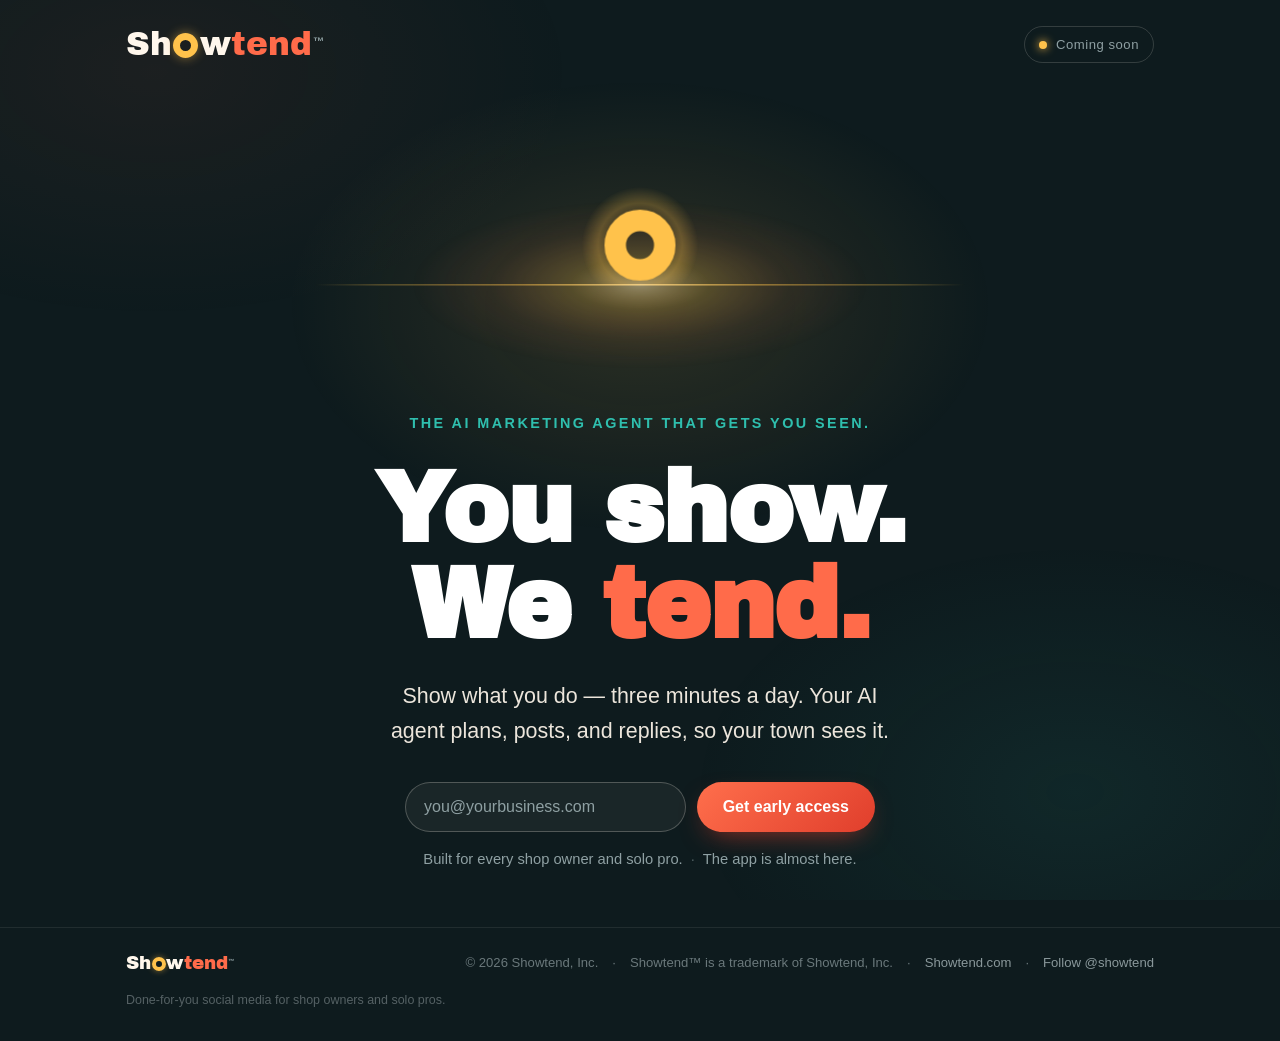
==== index.html @ 149e170b "Add files via upload" ====
<!DOCTYPE html>
<html lang="en">
<head>
<meta charset="UTF-8">
<meta name="viewport" content="width=device-width, initial-scale=1.0">
<title>Showtend — The AI marketing agent that gets you seen.</title>
<meta name="description" content="Showtend is coming. You show. We tend. Your AI marketing agent plans, posts, and replies — so your business gets seen, every day. Done-for-you social media for shop owners and solo pros.">
<meta property="og:title" content="Showtend — The AI marketing agent that gets you seen.">
<meta property="og:description" content="You show. We tend. The app is almost here. Get early access.">
<meta property="og:type" content="website">
<meta property="og:url" content="https://showtend.com">
<meta name="twitter:card" content="summary_large_image">
<link rel="icon" href="data:image/svg+xml,%3Csvg xmlns='http://www.w3.org/2000/svg' viewBox='0 0 40 40'%3E%3Crect width='40' height='40' rx='9' fill='%230E1B1E'/%3E%3Ccircle cx='20' cy='20' r='11.5' fill='none' stroke='%23FFC24B' stroke-width='7'/%3E%3C/svg%3E">
<link rel="preconnect" href="https://fonts.googleapis.com">
<link rel="preconnect" href="https://fonts.gstatic.com" crossorigin>
<link href="https://fonts.googleapis.com/css2?family=Archivo+Black&display=swap" rel="stylesheet">
<style>
  :root{
    --ink:#0E1B1E; --ink-2:#0B1619; --ink-3:#091315;
    --cream:#FFF7EC; --white:#FFFFFF;
    --coral:#FF6B4A; --coral-a:#FF6F4C; --coral-b:#E03E2C;
    --amber:#FFC24B; --teal:#2FBFAE; --grey:#8FA0A3;
    --display:'Archivo Black','Arial Black',system-ui,sans-serif;
    --ui:-apple-system,BlinkMacSystemFont,'Segoe UI',Roboto,Helvetica,Arial,sans-serif;
  }
  *{box-sizing:border-box}
  body{
    margin:0; min-height:100vh; background:var(--ink); color:var(--cream);
    font-family:var(--ui); font-size:17px; line-height:1.6; -webkit-font-smoothing:antialiased;
    display:flex; flex-direction:column; overflow-x:hidden; position:relative;
  }
  /* ambient night glow */
  body::before{content:""; position:fixed; inset:0; z-index:0; pointer-events:none;
    background:
      radial-gradient(46% 42% at 50% 34%, rgba(255,194,75,.13), transparent 60%),
      radial-gradient(50% 46% at 84% 88%, rgba(47,191,174,.08), transparent 60%),
      radial-gradient(60% 50% at 12% 8%, rgba(255,107,74,.06), transparent 55%);}
  a{color:inherit; text-decoration:none}
  .wrap{width:100%; max-width:1080px; margin:0 auto; padding:0 26px; position:relative; z-index:1}

  /* Horizontal wordmark — STANDARD per VI Guidelines §02/§05:
     sh(cream) · o(amber LETTER) · w(cream) · tend(coral). o 永远暖金 + 柔光.
     The hollow-ring O is the ICON / favicon form only — never set inside the wordmark. */
  .wm{font-family:var(--display); letter-spacing:.005em; white-space:nowrap; line-height:1; display:inline-block}
  .wm .show{color:var(--cream)}
  /* Brand O — hollow amber ring per VI Guidelines §02: 外径≈字高×1.08 · 环笔画≈主笔画×1.05 (inner/outer≈.39) · 柔光 invariant. */
  .oR{display:inline-block; width:.76em; height:.76em; border-radius:50%; box-sizing:border-box;
      border:.23em solid var(--amber); background:transparent;
      vertical-align:-.1em; margin:0 .035em; box-shadow:0 0 .32em rgba(255,194,75,.48)}
  /* Sunrise scene (日出): a wide, quiet horizon with the logo's ring O rising as the sun.
     Standalone above the headline — not mixed into the text. Generous negative space. */
  .scene{max-width:740px; margin:0 auto 46px}
  .scene svg{display:block; width:100%; height:auto; overflow:visible}
  .scene .rise{animation:sunRise 1.7s cubic-bezier(.22,1,.36,1) .2s both}
  .scene .ring{transform-box:fill-box; transform-origin:center;
    animation:sunWarm 1.7s .2s both, sunBreath 1.1s 2.1s ease-in-out 1}   /* 通电: rise → one 4% breath → stable */
  .scene .bloom{animation:sunBloom 2s ease .4s both}
  .scene .halo{animation:sunBloom 2s ease .5s both}
  @keyframes sunRise{from{transform:translateY(150px)}to{transform:translateY(0)}}
  @keyframes sunWarm{from{stroke:#8FA0A3}to{stroke:#FFC24B}}
  @keyframes sunBreath{0%,100%{transform:scale(1)}50%{transform:scale(1.04)}}
  @keyframes sunBloom{from{opacity:0}to{opacity:1}}
  .wm .tend{color:var(--coral)}
  .wm .tm{font-family:var(--ui); font-weight:700; font-size:.34em; vertical-align:.9em; margin-left:.06em; color:var(--grey)}

  /* Top bar */
  .bar{padding:26px 0}
  .bar .wrap{display:flex; align-items:center; justify-content:space-between; gap:16px}
  .bar .wm{font-size:2.05rem}
  .chip{display:inline-flex; align-items:center; gap:9px; font-size:.82rem; letter-spacing:.04em;
    color:var(--grey); border:1px solid rgba(255,247,236,.16); padding:7px 14px; border-radius:999px}
  .dot{width:8px; height:8px; border-radius:50%; background:var(--amber);
    box-shadow:0 0 9px 1px rgba(255,194,75,.7); animation:pulse 2.6s ease-in-out infinite}
  @keyframes pulse{0%,100%{opacity:.55; transform:scale(.9)}50%{opacity:1; transform:scale(1.15)}}

  /* Hero — vertically centered, single screen */
  .hero{flex:1; display:flex; align-items:center; padding:40px 0 56px}
  .hero .wrap{text-align:center; max-width:860px}
  .eyebrow{font-size:.9rem; letter-spacing:.17em; text-transform:uppercase; color:var(--teal); font-weight:600; margin-bottom:26px}
  h1{font-family:var(--display); font-size:clamp(3rem,9vw,6.2rem); line-height:.97; letter-spacing:-.015em; color:var(--white); margin:0 0 26px}
  h1 .tend{color:var(--coral)}
  .nowrap{white-space:nowrap}
  .subline{font-size:clamp(1.08rem,1.7vw,1.34rem); color:var(--cream); opacity:.92; max-width:42ch; margin:0 auto 34px}

  .signup{display:flex; gap:11px; max-width:470px; margin:0 auto 16px; justify-content:center; flex-wrap:wrap}
  .signup input{flex:1; min-width:220px; font-family:var(--ui); font-size:1rem; padding:15px 18px; border-radius:999px;
    border:1.5px solid rgba(255,247,236,.24); background:rgba(255,247,236,.05); color:var(--cream); text-align:left}
  .signup input::placeholder{color:var(--grey)}
  .signup input:focus{outline:none; border-color:var(--amber); background:rgba(255,247,236,.08)}
  .btn{font-family:var(--ui); font-weight:700; font-size:1rem; border:0; cursor:pointer; padding:15px 26px; border-radius:999px;
    color:var(--white); background:linear-gradient(135deg,var(--coral-a),var(--coral-b));
    box-shadow:0 10px 28px -12px rgba(224,62,44,.8); transition:transform .18s ease, box-shadow .18s ease; white-space:nowrap}
  .btn:hover{transform:translateY(-2px); box-shadow:0 16px 32px -12px rgba(224,62,44,.9)}
  .btn:focus-visible{outline:3px solid var(--amber); outline-offset:2px}

  .micro{font-size:.92rem; color:var(--grey); margin:0}
  .micro .sep{opacity:.5; margin:0 8px}
  .ok-msg{display:none; font-size:1.05rem; color:var(--amber); font-weight:600; margin:2px 0 10px}
  .ok-msg small{display:block; color:var(--grey); font-weight:400; font-size:.86rem; margin-top:5px}

  /* Footer strip */
  footer{border-top:1px solid rgba(255,247,236,.08); padding:24px 0 30px; color:#6a787b; font-size:.82rem}
  footer .wrap{display:flex; align-items:center; justify-content:space-between; gap:14px 26px; flex-wrap:wrap}
  footer .wm{font-size:1.15rem}
  footer .legal{display:flex; gap:8px 14px; flex-wrap:wrap; align-items:center}
  footer .legal a{color:#8a989b}
  footer .seo{width:100%; color:#556164; font-size:.78rem; margin-top:4px}

  @media(max-width:560px){
    .bar .wm{font-size:1.65rem}
    footer .wrap{justify-content:center; text-align:center}
    footer .legal{justify-content:center}
  }
  @media (prefers-reduced-motion: reduce){ *{animation:none !important; transition:none !important} }
</style>
</head>
<body>

  <!-- Top bar -->
  <header class="bar">
    <div class="wrap">
      <span class="wm" aria-label="showtend">
        <span class="show">Sh</span><span class="oR" role="img" aria-label="o"></span><span class="show">w</span><span class="tend">tend</span><span class="tm">™</span>
      </span>
      <span class="chip"><span class="dot"></span> Coming soon</span>
    </div>
  </header>

  <!-- Hero (the whole teaser) -->
  <main class="hero">
    <div class="wrap">
      <!-- The sunrise: our O, coming up over the horizon -->
      <div class="scene" aria-hidden="true">
        <svg viewBox="0 0 1000 320">
          <defs>
            <radialGradient id="dawn">
              <stop offset="0%" stop-color="#FFE8B0" stop-opacity=".5"/>
              <stop offset="30%" stop-color="#FFC24B" stop-opacity=".22"/>
              <stop offset="65%" stop-color="#FF8A4B" stop-opacity=".07"/>
              <stop offset="100%" stop-color="#FF6B4A" stop-opacity="0"/>
            </radialGradient>
            <radialGradient id="oHalo">
              <stop offset="42%" stop-color="#FFC24B" stop-opacity="0"/>
              <stop offset="72%" stop-color="#FFC24B" stop-opacity=".26"/>
              <stop offset="100%" stop-color="#FFC24B" stop-opacity="0"/>
            </radialGradient>
            <linearGradient id="horiz" gradientUnits="userSpaceOnUse" x1="60" y1="210" x2="940" y2="210">
              <stop offset="0" stop-color="#FFC24B" stop-opacity="0"/>
              <stop offset=".1" stop-color="#FFC24B" stop-opacity=".3"/>
              <stop offset=".32" stop-color="#FFC24B" stop-opacity=".55"/>
              <stop offset=".5" stop-color="#FFD98A" stop-opacity=".95"/>
              <stop offset=".68" stop-color="#FFC24B" stop-opacity=".55"/>
              <stop offset=".9" stop-color="#FFC24B" stop-opacity=".3"/>
              <stop offset="1" stop-color="#FFC24B" stop-opacity="0"/>
            </linearGradient>
            <clipPath id="aboveHorizon"><rect x="0" y="-80" width="1000" height="290"/></clipPath>
          </defs>
          <ellipse class="bloom" cx="500" cy="210" rx="310" ry="115" fill="url(#dawn)"/>
          <g clip-path="url(#aboveHorizon)">
            <g class="rise">
              <circle class="halo" cx="500" cy="157" r="79" fill="url(#oHalo)"/>
              <circle class="ring" cx="500" cy="157" r="33.5" fill="none" stroke="#FFC24B" stroke-width="29"/>
            </g>
          </g>
          <line x1="60" y1="210" x2="940" y2="210" stroke="url(#horiz)" stroke-width="2"/>
        </svg>
      </div>

      <div class="eyebrow">The AI marketing agent that gets you seen.</div>
      <h1><span class="nowrap">You show.</span> <span class="nowrap">We <span class="tend">tend.</span></span></h1>
      <p class="subline">Show what you do — three minutes a day. Your AI agent plans, posts, and replies, so your town sees it.</p>

      <form class="signup" id="heroForm" onsubmit="return onSignup(event)">
        <input type="email" required placeholder="you@yourbusiness.com" aria-label="Your email">
        <button type="submit" class="btn">Get early access</button>
      </form>
      <div class="ok-msg" id="heroOk">You're on the list. <small>We'll email you once — when it's your turn.</small></div>
      <p class="micro">Built for every shop owner and solo pro.<span class="sep">·</span>The app is almost here.</p>
    </div>
  </main>

  <!-- Footer -->
  <footer>
    <div class="wrap">
      <span class="wm" aria-label="showtend">
        <span class="show">Sh</span><span class="oR" role="img" aria-label="o"></span><span class="show">w</span><span class="tend">tend</span><span class="tm">™</span>
      </span>
      <span class="legal">
        <span>© 2026 Showtend, Inc.</span>
        <span>·</span>
        <span>Showtend™ is a trademark of Showtend, Inc.</span>
        <span>·</span>
        <a href="https://showtend.com">Showtend.com</a>
        <span>·</span>
        <a href="#">Follow @showtend</a>
      </span>
      <span class="seo">Done-for-you social media for shop owners and solo pros.</span>
    </div>
  </footer>

<script>
  // Early-access form (front-end demo — wire to a real endpoint at build time)
  function onSignup(ev){
    ev.preventDefault();
    document.getElementById('heroForm').style.display = 'none';
    document.getElementById('heroOk').style.display = 'block';
    return false;
  }
</script>
</body>
</html>
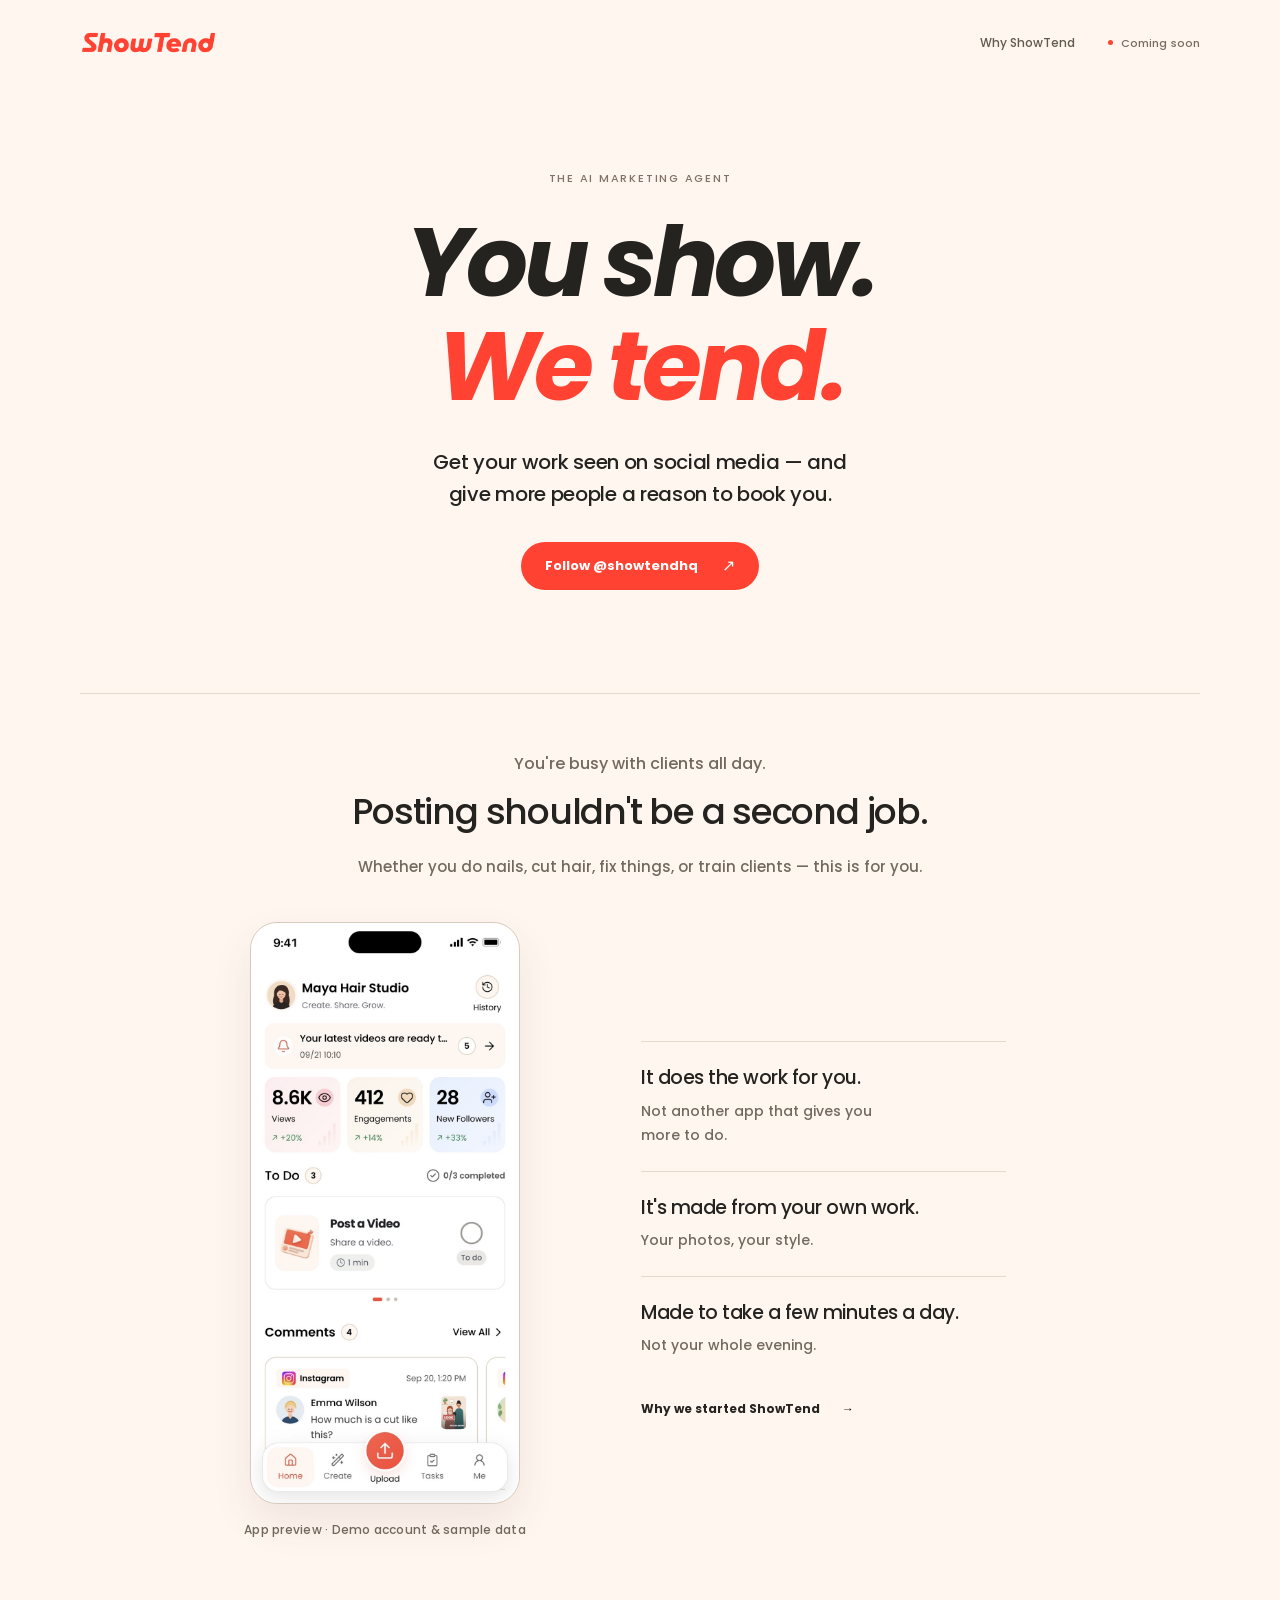
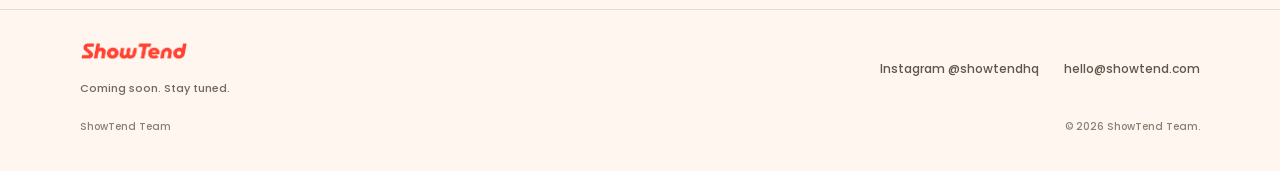
==== commit 0284d93e: "Add files via upload" ====
--- a/index.html
+++ b/index.html
@@ -1,211 +1,78 @@
-<!DOCTYPE html>
+<!doctype html>
 <html lang="en">
 <head>
-<meta charset="UTF-8">
-<meta name="viewport" content="width=device-width, initial-scale=1.0">
-<title>Showtend — The AI marketing agent that gets you seen.</title>
-<meta name="description" content="Showtend is coming. You show. We tend. Your AI marketing agent plans, posts, and replies — so your business gets seen, every day. Done-for-you social media for shop owners and solo pros.">
-<meta property="og:title" content="Showtend — The AI marketing agent that gets you seen.">
-<meta property="og:description" content="You show. We tend. The app is almost here. Get early access.">
-<meta property="og:type" content="website">
-<meta property="og:url" content="https://showtend.com">
-<meta name="twitter:card" content="summary_large_image">
-<link rel="icon" href="data:image/svg+xml,%3Csvg xmlns='http://www.w3.org/2000/svg' viewBox='0 0 40 40'%3E%3Crect width='40' height='40' rx='9' fill='%230E1B1E'/%3E%3Ccircle cx='20' cy='20' r='11.5' fill='none' stroke='%23FFC24B' stroke-width='7'/%3E%3C/svg%3E">
-<link rel="preconnect" href="https://fonts.googleapis.com">
-<link rel="preconnect" href="https://fonts.gstatic.com" crossorigin>
-<link href="https://fonts.googleapis.com/css2?family=Archivo+Black&display=swap" rel="stylesheet">
-<style>
-  :root{
-    --ink:#0E1B1E; --ink-2:#0B1619; --ink-3:#091315;
-    --cream:#FFF7EC; --white:#FFFFFF;
-    --coral:#FF6B4A; --coral-a:#FF6F4C; --coral-b:#E03E2C;
-    --amber:#FFC24B; --teal:#2FBFAE; --grey:#8FA0A3;
-    --display:'Archivo Black','Arial Black',system-ui,sans-serif;
-    --ui:-apple-system,BlinkMacSystemFont,'Segoe UI',Roboto,Helvetica,Arial,sans-serif;
-  }
-  *{box-sizing:border-box}
-  body{
-    margin:0; min-height:100vh; background:var(--ink); color:var(--cream);
-    font-family:var(--ui); font-size:17px; line-height:1.6; -webkit-font-smoothing:antialiased;
-    display:flex; flex-direction:column; overflow-x:hidden; position:relative;
-  }
-  /* ambient night glow */
-  body::before{content:""; position:fixed; inset:0; z-index:0; pointer-events:none;
-    background:
-      radial-gradient(46% 42% at 50% 34%, rgba(255,194,75,.13), transparent 60%),
-      radial-gradient(50% 46% at 84% 88%, rgba(47,191,174,.08), transparent 60%),
-      radial-gradient(60% 50% at 12% 8%, rgba(255,107,74,.06), transparent 55%);}
-  a{color:inherit; text-decoration:none}
-  .wrap{width:100%; max-width:1080px; margin:0 auto; padding:0 26px; position:relative; z-index:1}
-
-  /* Horizontal wordmark — STANDARD per VI Guidelines §02/§05:
-     sh(cream) · o(amber LETTER) · w(cream) · tend(coral). o 永远暖金 + 柔光.
-     The hollow-ring O is the ICON / favicon form only — never set inside the wordmark. */
-  .wm{font-family:var(--display); letter-spacing:.005em; white-space:nowrap; line-height:1; display:inline-block}
-  .wm .show{color:var(--cream)}
-  /* Brand O — hollow amber ring per VI Guidelines §02: 外径≈字高×1.08 · 环笔画≈主笔画×1.05 (inner/outer≈.39) · 柔光 invariant. */
-  .oR{display:inline-block; width:.76em; height:.76em; border-radius:50%; box-sizing:border-box;
-      border:.23em solid var(--amber); background:transparent;
-      vertical-align:-.1em; margin:0 .035em; box-shadow:0 0 .32em rgba(255,194,75,.48)}
-  /* Sunrise scene (日出): a wide, quiet horizon with the logo's ring O rising as the sun.
-     Standalone above the headline — not mixed into the text. Generous negative space. */
-  .scene{max-width:740px; margin:0 auto 46px}
-  .scene svg{display:block; width:100%; height:auto; overflow:visible}
-  .scene .rise{animation:sunRise 1.7s cubic-bezier(.22,1,.36,1) .2s both}
-  .scene .ring{transform-box:fill-box; transform-origin:center;
-    animation:sunWarm 1.7s .2s both, sunBreath 1.1s 2.1s ease-in-out 1}   /* 通电: rise → one 4% breath → stable */
-  .scene .bloom{animation:sunBloom 2s ease .4s both}
-  .scene .halo{animation:sunBloom 2s ease .5s both}
-  @keyframes sunRise{from{transform:translateY(150px)}to{transform:translateY(0)}}
-  @keyframes sunWarm{from{stroke:#8FA0A3}to{stroke:#FFC24B}}
-  @keyframes sunBreath{0%,100%{transform:scale(1)}50%{transform:scale(1.04)}}
-  @keyframes sunBloom{from{opacity:0}to{opacity:1}}
-  .wm .tend{color:var(--coral)}
-  .wm .tm{font-family:var(--ui); font-weight:700; font-size:.34em; vertical-align:.9em; margin-left:.06em; color:var(--grey)}
-
-  /* Top bar */
-  .bar{padding:26px 0}
-  .bar .wrap{display:flex; align-items:center; justify-content:space-between; gap:16px}
-  .bar .wm{font-size:2.05rem}
-  .chip{display:inline-flex; align-items:center; gap:9px; font-size:.82rem; letter-spacing:.04em;
-    color:var(--grey); border:1px solid rgba(255,247,236,.16); padding:7px 14px; border-radius:999px}
-  .dot{width:8px; height:8px; border-radius:50%; background:var(--amber);
-    box-shadow:0 0 9px 1px rgba(255,194,75,.7); animation:pulse 2.6s ease-in-out infinite}
-  @keyframes pulse{0%,100%{opacity:.55; transform:scale(.9)}50%{opacity:1; transform:scale(1.15)}}
-
-  /* Hero — vertically centered, single screen */
-  .hero{flex:1; display:flex; align-items:center; padding:40px 0 56px}
-  .hero .wrap{text-align:center; max-width:860px}
-  .eyebrow{font-size:.9rem; letter-spacing:.17em; text-transform:uppercase; color:var(--teal); font-weight:600; margin-bottom:26px}
-  h1{font-family:var(--display); font-size:clamp(3rem,9vw,6.2rem); line-height:.97; letter-spacing:-.015em; color:var(--white); margin:0 0 26px}
-  h1 .tend{color:var(--coral)}
-  .nowrap{white-space:nowrap}
-  .subline{font-size:clamp(1.08rem,1.7vw,1.34rem); color:var(--cream); opacity:.92; max-width:42ch; margin:0 auto 34px}
-
-  .signup{display:flex; gap:11px; max-width:470px; margin:0 auto 16px; justify-content:center; flex-wrap:wrap}
-  .signup input{flex:1; min-width:220px; font-family:var(--ui); font-size:1rem; padding:15px 18px; border-radius:999px;
-    border:1.5px solid rgba(255,247,236,.24); background:rgba(255,247,236,.05); color:var(--cream); text-align:left}
-  .signup input::placeholder{color:var(--grey)}
-  .signup input:focus{outline:none; border-color:var(--amber); background:rgba(255,247,236,.08)}
-  .btn{font-family:var(--ui); font-weight:700; font-size:1rem; border:0; cursor:pointer; padding:15px 26px; border-radius:999px;
-    color:var(--white); background:linear-gradient(135deg,var(--coral-a),var(--coral-b));
-    box-shadow:0 10px 28px -12px rgba(224,62,44,.8); transition:transform .18s ease, box-shadow .18s ease; white-space:nowrap}
-  .btn:hover{transform:translateY(-2px); box-shadow:0 16px 32px -12px rgba(224,62,44,.9)}
-  .btn:focus-visible{outline:3px solid var(--amber); outline-offset:2px}
-
-  .micro{font-size:.92rem; color:var(--grey); margin:0}
-  .micro .sep{opacity:.5; margin:0 8px}
-  .ok-msg{display:none; font-size:1.05rem; color:var(--amber); font-weight:600; margin:2px 0 10px}
-  .ok-msg small{display:block; color:var(--grey); font-weight:400; font-size:.86rem; margin-top:5px}
-
-  /* Footer strip */
-  footer{border-top:1px solid rgba(255,247,236,.08); padding:24px 0 30px; color:#6a787b; font-size:.82rem}
-  footer .wrap{display:flex; align-items:center; justify-content:space-between; gap:14px 26px; flex-wrap:wrap}
-  footer .wm{font-size:1.15rem}
-  footer .legal{display:flex; gap:8px 14px; flex-wrap:wrap; align-items:center}
-  footer .legal a{color:#8a989b}
-  footer .seo{width:100%; color:#556164; font-size:.78rem; margin-top:4px}
-
-  @media(max-width:560px){
-    .bar .wm{font-size:1.65rem}
-    footer .wrap{justify-content:center; text-align:center}
-    footer .legal{justify-content:center}
-  }
-  @media (prefers-reduced-motion: reduce){ *{animation:none !important; transition:none !important} }
-</style>
+  <meta charset="utf-8">
+  <meta name="viewport" content="width=device-width, initial-scale=1">
+  <title>ShowTend | The AI Marketing Agent That Gets You Seen</title>
+  <meta name="description" content="Get your work seen on social media — and give more people a reason to book you. ShowTend, the AI marketing agent for people who work for themselves. Coming soon.">
+  <meta property="og:type" content="website">
+  <meta property="og:site_name" content="ShowTend">
+  <meta property="og:title" content="ShowTend | You show. We tend.">
+  <meta property="og:description" content="Get your work seen on social media — and give more people a reason to book you. Coming soon.">
+  <link rel="canonical" href="https://www.showtend.com/">
+  <meta property="og:url" content="https://www.showtend.com/">
+  <meta property="og:image" content="https://www.showtend.com/assets/og-image.jpg">
+  <meta property="og:image:width" content="1200">
+  <meta property="og:image:height" content="630">
+  <meta property="og:image:alt" content="ShowTend: You show. We tend. Get your work seen on social media.">
+  <meta name="twitter:card" content="summary_large_image">
+  <meta name="theme-color" content="#fff6f0">
+  <link rel="icon" href="assets/favicon-32.png" sizes="32x32" type="image/png">
+  <link rel="apple-touch-icon" href="assets/apple-touch-icon.png">
+  <link rel="preload" href="fonts/poppins-700-italic.woff2" as="font" type="font/woff2" crossorigin>
+  <link rel="preload" href="fonts/poppins-500.woff2" as="font" type="font/woff2" crossorigin>
+  <link rel="stylesheet" href="styles.css?v=11.1">
+  <link rel="stylesheet" href="second-screen.css?v=11.1">
 </head>
 <body>
-
-  <!-- Top bar -->
-  <header class="bar">
-    <div class="wrap">
-      <span class="wm" aria-label="showtend">
-        <span class="show">Sh</span><span class="oR" role="img" aria-label="o"></span><span class="show">w</span><span class="tend">tend</span><span class="tm">™</span>
-      </span>
-      <span class="chip"><span class="dot"></span> Coming soon</span>
+  <a class="skip" href="#main">Skip to content</a>
+  <header class="site-header">
+    <div class="wrap header-row">
+      <a class="brand" href="index.html" aria-label="ShowTend home"><img src="assets/logo-red.png" alt="ShowTend" width="434" height="74"></a>
+      <nav aria-label="Main"><a href="why.html">Why ShowTend</a><span class="soon"><i aria-hidden="true"></i>Coming soon</span></nav>
     </div>
   </header>
+  <main id="main">
+    <section class="wrap hero" aria-labelledby="hero-h">
+      <p class="eyebrow">The AI marketing agent</p>
+      <h1 id="hero-h">You show.<br><span>We tend.</span></h1>
+      <p class="hero-result">Get your work seen on social media — and give more people a reason to book you.</p>
+      <a class="button" href="https://www.instagram.com/showtendhq/" rel="me">Follow @showtendhq <span aria-hidden="true">↗</span></a>
+    </section>
 
-  <!-- Hero (the whole teaser) -->
-  <main class="hero">
-    <div class="wrap">
-      <!-- The sunrise: our O, coming up over the horizon -->
-      <div class="scene" aria-hidden="true">
-        <svg viewBox="0 0 1000 320">
-          <defs>
-            <radialGradient id="dawn">
-              <stop offset="0%" stop-color="#FFE8B0" stop-opacity=".5"/>
-              <stop offset="30%" stop-color="#FFC24B" stop-opacity=".22"/>
-              <stop offset="65%" stop-color="#FF8A4B" stop-opacity=".07"/>
-              <stop offset="100%" stop-color="#FF6B4A" stop-opacity="0"/>
-            </radialGradient>
-            <radialGradient id="oHalo">
-              <stop offset="42%" stop-color="#FFC24B" stop-opacity="0"/>
-              <stop offset="72%" stop-color="#FFC24B" stop-opacity=".26"/>
-              <stop offset="100%" stop-color="#FFC24B" stop-opacity="0"/>
-            </radialGradient>
-            <linearGradient id="horiz" gradientUnits="userSpaceOnUse" x1="60" y1="210" x2="940" y2="210">
-              <stop offset="0" stop-color="#FFC24B" stop-opacity="0"/>
-              <stop offset=".1" stop-color="#FFC24B" stop-opacity=".3"/>
-              <stop offset=".32" stop-color="#FFC24B" stop-opacity=".55"/>
-              <stop offset=".5" stop-color="#FFD98A" stop-opacity=".95"/>
-              <stop offset=".68" stop-color="#FFC24B" stop-opacity=".55"/>
-              <stop offset=".9" stop-color="#FFC24B" stop-opacity=".3"/>
-              <stop offset="1" stop-color="#FFC24B" stop-opacity="0"/>
-            </linearGradient>
-            <clipPath id="aboveHorizon"><rect x="0" y="-80" width="1000" height="290"/></clipPath>
-          </defs>
-          <ellipse class="bloom" cx="500" cy="210" rx="310" ry="115" fill="url(#dawn)"/>
-          <g clip-path="url(#aboveHorizon)">
-            <g class="rise">
-              <circle class="halo" cx="500" cy="157" r="79" fill="url(#oHalo)"/>
-              <circle class="ring" cx="500" cy="157" r="33.5" fill="none" stroke="#FFC24B" stroke-width="29"/>
-            </g>
-          </g>
-          <line x1="60" y1="210" x2="940" y2="210" stroke="url(#horiz)" stroke-width="2"/>
-        </svg>
+    <section id="overview" class="wrap introduction revised-introduction" aria-labelledby="intro-h">
+      <div class="intro-heading">
+        <p class="intro-context">You're busy with clients all day.</p>
+        <h2 id="intro-h">Posting shouldn't be a second job.</h2>
+        <p class="audience">Whether you do nails, cut hair, fix things, or train clients — this is for you.</p>
       </div>
-
-      <div class="eyebrow">The AI marketing agent that gets you seen.</div>
-      <h1><span class="nowrap">You show.</span> <span class="nowrap">We <span class="tend">tend.</span></span></h1>
-      <p class="subline">Show what you do — three minutes a day. Your AI agent plans, posts, and replies, so your town sees it.</p>
-
-      <form class="signup" id="heroForm" onsubmit="return onSignup(event)">
-        <input type="email" required placeholder="you@yourbusiness.com" aria-label="Your email">
-        <button type="submit" class="btn">Get early access</button>
-      </form>
-      <div class="ok-msg" id="heroOk">You're on the list. <small>We'll email you once — when it's your turn.</small></div>
-      <p class="micro">Built for every shop owner and solo pro.<span class="sep">·</span>The app is almost here.</p>
+      <div class="intro-layout">
+        <figure class="product-preview">
+          <div class="preview-mat">
+            <div class="screen-frame"><img src="assets/app-home-demo.jpg" alt="ShowTend app home screen with a demo salon account, sample activity and example comments" width="780" height="1688" loading="lazy"></div>
+          </div>
+          <figcaption>App preview · Demo account &amp; sample data</figcaption>
+        </figure>
+        <div class="intro-details">
+          <div class="benefits">
+            <div><h3>It does the work for you.</h3><p>Not another app that gives you more to do.</p></div>
+            <div><h3>It's made from your own work.</h3><p>Your photos, your style.</p></div>
+            <div><h3>Made to take a few minutes a day.</h3><p>Not your whole evening.</p></div>
+          </div>
+          <a class="quiet-link" href="why.html">Why we started ShowTend <span aria-hidden="true">→</span></a>
+        </div>
+      </div>
+    </section>
+  </main>
+  <footer class="site-footer">
+    <div class="wrap footer-main">
+      <div class="footer-brand"><a class="brand" href="index.html" aria-label="ShowTend home"><img src="assets/logo-red.png" alt="ShowTend" width="434" height="74"></a><p>Coming soon. Stay tuned.</p></div>
+      <div class="footer-links"><a href="https://www.instagram.com/showtendhq/" rel="me">Instagram @showtendhq</a><a href="mailto:hello@showtend.com">hello@showtend.com</a></div>
     </div>
-  </main>
-
-  <!-- Footer -->
-  <footer>
-    <div class="wrap">
-      <span class="wm" aria-label="showtend">
-        <span class="show">Sh</span><span class="oR" role="img" aria-label="o"></span><span class="show">w</span><span class="tend">tend</span><span class="tm">™</span>
-      </span>
-      <span class="legal">
-        <span>© 2026 Showtend, Inc.</span>
-        <span>·</span>
-        <span>Showtend™ is a trademark of Showtend, Inc.</span>
-        <span>·</span>
-        <a href="https://showtend.com">Showtend.com</a>
-        <span>·</span>
-        <a href="#">Follow @showtend</a>
-      </span>
-      <span class="seo">Done-for-you social media for shop owners and solo pros.</span>
+    <div class="wrap footer-meta">
+      <p>ShowTend Team</p>
+      <p>© 2026 ShowTend Team.</p>
     </div>
   </footer>
-
-<script>
-  // Early-access form (front-end demo — wire to a real endpoint at build time)
-  function onSignup(ev){
-    ev.preventDefault();
-    document.getElementById('heroForm').style.display = 'none';
-    document.getElementById('heroOk').style.display = 'block';
-    return false;
-  }
-</script>
 </body>
 </html>
--- a/styles.css
+++ b/styles.css
@@ -0,0 +1,156 @@
+@font-face{font-family:Poppins;src:url('fonts/poppins-700-italic.woff2') format('woff2');font-weight:700;font-style:italic;font-display:swap}
+@font-face{font-family:Poppins;src:url('fonts/poppins-500-italic.woff2') format('woff2');font-weight:500;font-style:italic;font-display:swap}
+@font-face{font-family:Poppins;src:url('fonts/poppins-500.woff2') format('woff2');font-weight:500;font-style:normal;font-display:swap}
+@font-face{font-family:Poppins;src:url('fonts/poppins-700.woff2') format('woff2');font-weight:700;font-style:normal;font-display:swap}
+
+/* 两个主要画面共用一套比例，正文和产品预览退到品牌主句之后。 */
+:root{--paper:#fff6f0;--ink:#252320;--muted:#72695f;--red:#ff4231;--red-hover:#df321f;--line:#e6dacf;--oat:#e4ceba;--font:Poppins,Arial,Helvetica,sans-serif}
+*{box-sizing:border-box}
+html{-webkit-text-size-adjust:100%;font-synthesis:none}
+body{margin:0;background:var(--paper);color:var(--ink);font-family:var(--font);font-weight:500;font-size:16px;line-height:1.65;-webkit-font-smoothing:antialiased}
+h1,h2,h3,p,figure{margin:0}
+img{display:block;max-width:100%;height:auto}
+a{color:inherit}
+a:focus-visible{outline:2px solid var(--ink);outline-offset:5px}
+.wrap{width:min(calc(100% - 64px),1120px);margin-inline:auto}
+.skip{position:absolute;top:-70px;left:16px;z-index:20;padding:10px 14px;background:var(--ink);color:#fff}
+.skip:focus{top:10px}
+.brand{display:inline-block;flex:none}
+.brand img{width:137px}
+.site-header{padding-block:31px}
+.header-row{display:flex;align-items:center;justify-content:space-between;gap:25px}
+.header-row nav{display:flex;align-items:center;gap:33px;font-size:12px}
+.header-row nav a{text-decoration:none;color:#62594f}
+.header-row nav a:hover{color:var(--ink)}
+.soon{display:inline-flex;align-items:center;gap:8px;white-space:nowrap;color:#786c61;font-size:11px;letter-spacing:.01em}
+.soon i{display:block;width:5px;height:5px;border-radius:50%;background:var(--red)}
+.eyebrow{color:#807268;font-size:11px;line-height:1.5;letter-spacing:.16em;text-transform:uppercase}
+.hero{text-align:center;padding-block:85px 103px}
+.hero h1{margin-top:23px;font-size:clamp(74px,7.6vw,101px);font-weight:700;font-style:italic;line-height:1.07;letter-spacing:-.045em}
+.hero h1 span{font-weight:700;color:var(--red)}
+.hero-result{max-width:550px;margin:28px auto 0;font-size:20px;line-height:1.6;letter-spacing:-.015em;text-wrap:balance}
+.button{display:inline-flex;align-items:center;justify-content:center;gap:24px;min-height:48px;padding:0 24px;margin-top:32px;background:var(--red);border-radius:999px;color:#fff;text-decoration:none;font-size:13px;font-weight:700;transition:background .15s}
+.button:hover{background:var(--red-hover)}
+.button span{font-size:16px;font-weight:500}
+.introduction{display:grid;grid-template-columns:minmax(0,1fr) minmax(0,1fr);gap:clamp(50px,7vw,105px);align-items:center;padding-block:70px 75px;border-top:1px solid var(--line)}
+.intro-copy{padding-block:24px}
+.intro-copy h2{max-width:22ch;font-size:32px;font-weight:500;line-height:1.37;letter-spacing:-.025em;text-wrap:balance}
+.intro-copy h2 span{display:block;margin-top:8px}
+.audience{max-width:36ch;margin-top:25px;font-size:16px;line-height:1.75;color:var(--muted)}
+.benefits{margin-top:36px;display:grid;gap:19px}
+.benefits h3{font-size:15px;line-height:1.45;font-weight:700;letter-spacing:-.012em}
+.benefits p{margin-top:3px;font-size:14px;color:var(--muted);line-height:1.65}
+.quiet-link{display:inline-flex;align-items:center;gap:14px;font-size:13px;font-weight:700;text-decoration:none}
+.quiet-link:hover{color:var(--red-hover)}
+.intro-copy>.quiet-link{margin-top:33px}
+.product-preview{width:100%;max-width:460px;justify-self:center}
+.preview-mat{position:relative;display:flex;align-items:center;justify-content:center;padding:17px 25px 25px}
+.preview-mat:before{content:"";position:absolute;inset:65px 0 48px 0;background:#f0e1d3;border-radius:7px}
+.screen-frame{position:relative;width:300px;border:1px solid #d7c9bb;border-radius:24px;background:#fffaf6;padding:8px;box-shadow:0 20px 42px rgba(91,62,41,.10);overflow:hidden}
+.screen-frame img{width:100%;border-radius:16px}
+.product-preview figcaption{text-align:center;font-size:12px;color:var(--muted);letter-spacing:.045em;margin-top:8px}
+
+/* 页脚收拢联系与主体信息，避免出现第二个宣告区。 */
+.site-footer{padding-block:32px 36px;border-top:1px solid var(--line)}
+.footer-main{display:flex;align-items:center;justify-content:space-between;gap:28px}
+.footer-main .brand img{width:108px}
+.footer-brand>p{font-size:11px;color:var(--muted);margin-top:10px}
+.footer-links{display:flex;align-items:center;gap:25px;font-size:12px;color:#60564b}
+.footer-links a{text-decoration:none}
+.footer-links a:hover{color:var(--red-hover)}
+.footer-meta{display:flex;justify-content:space-between;gap:22px;margin-top:22px;font-size:10px;line-height:1.65;color:#8c7e71}
+
+/* 为什么页采用连续的短文排版，使命句成为文章中的视觉重点。 */
+.article-shell{padding-block:78px 90px}
+.story-article{width:min(calc(100% - 64px),800px);margin-inline:auto}
+.article-header{margin-bottom:49px}
+.article-header h1{max-width:19ch;margin-top:19px;font-size:57px;line-height:1.14;font-weight:500;font-style:italic;letter-spacing:-.035em;text-wrap:balance}
+.article-deck{margin-top:22px;font-size:23px;line-height:1.5;color:#6e6257}
+.article-body{font-size:17px;line-height:1.85}
+.article-body>p{margin-bottom:22px}
+.article-photo{float:right;width:230px;margin:2px 0 26px 43px}
+.article-photo img{aspect-ratio:4/5;object-fit:cover;border-radius:3px}
+.article-photo figcaption{margin-top:8px;font-size:9px;line-height:1.4;color:#998b7f}
+.article-section{clear:both;padding-top:42px}
+.article-emphasis{max-width:31ch;font-size:25px;line-height:1.58;letter-spacing:-.02em}
+.shops>p+p{margin-top:20px;color:var(--muted)}
+.mission{clear:both;margin-block:52px 0;padding-block:35px 36px;border-top:1px solid var(--line);border-bottom:1px solid var(--line)}
+.mission>p:first-child{font-size:13px;color:var(--muted)}
+.mission h2{max-width:22ch;margin-top:17px;font-size:42px;line-height:1.24;letter-spacing:-.025em;font-weight:500;font-style:italic;text-wrap:balance}
+.mission h2 span{color:var(--red);font-weight:500}
+.mission>p:last-child{margin-top:18px;max-width:37ch;font-size:16px;color:var(--muted)}
+.reach h2{max-width:27ch;margin-bottom:20px;font-size:25px;line-height:1.4;letter-spacing:-.02em}
+.reach p{max-width:60ch}
+.reach p+p{margin-top:18px}
+.reach a{text-decoration-thickness:1px;text-underline-offset:4px}
+.article-end{display:flex;justify-content:space-between;align-items:center;gap:20px;margin-top:47px;padding-top:28px;border-top:1px solid var(--line)}
+.article-end>p{font-size:13px;color:var(--muted)}
+
+@media(max-width:900px){
+  .introduction{gap:35px}
+  .intro-copy h2{font-size:29px}
+  .preview-mat{padding-inline:14px}
+  .screen-frame{width:280px}
+  .footer-meta{font-size:10px}
+}
+@media(max-width:700px){
+  .wrap{width:min(calc(100% - 40px),1120px)}
+  .site-header{padding-block:25px}
+  .brand img{width:115px}
+  .header-row nav{gap:17px;font-size:11px}
+  .soon{font-size:10px;gap:6px}
+  .soon i{width:4px;height:4px}
+  .hero{padding-block:69px 75px}
+  .eyebrow{font-size:9px;letter-spacing:.13em}
+  .hero h1{margin-top:20px;font-size:clamp(53px,13.5vw,73px);line-height:1.1;letter-spacing:-.035em}
+  .hero-result{max-width:30ch;margin-top:23px;font-size:17px;line-height:1.65}
+  .button{margin-top:26px;min-height:47px;font-size:12px;gap:20px;padding-inline:21px}
+  .introduction{grid-template-columns:1fr;gap:33px;padding-block:49px 58px}
+  .intro-copy{padding:0}
+  .intro-copy h2{max-width:25ch;font-size:27px;line-height:1.4}
+  .intro-copy h2 span{margin-top:5px}
+  .audience{margin-top:20px;max-width:36ch;font-size:15px}
+  .benefits{margin-top:27px;gap:16px}
+  .benefits h3{font-size:14px}
+  .benefits p{font-size:13px}
+  .intro-copy>.quiet-link{margin-top:25px}
+  .product-preview{max-width:370px}
+  .preview-mat{padding:15px 18px 22px}
+  .preview-mat:before{inset:53px 0 45px}
+  .screen-frame{width:285px;border-radius:23px;padding:7px}
+  .product-preview figcaption{margin-top:5px;font-size:12px}
+  .site-footer{padding-block:27px 31px}
+  .footer-main{align-items:flex-start;gap:20px}
+  .footer-main .brand img{width:91px}
+  .footer-brand>p{font-size:10px;max-width:14ch}
+  .footer-links{flex-direction:column;align-items:flex-end;gap:7px;font-size:11px}
+  .footer-meta{flex-direction:column;gap:6px;margin-top:21px;font-size:10px}
+  .article-shell{padding-block:51px 58px}
+  .story-article{width:min(calc(100% - 40px),800px)}
+  .article-header{margin-bottom:32px}
+  .article-header h1{font-size:41px;line-height:1.18;max-width:18ch}
+  .article-deck{font-size:19px;margin-top:19px}
+  .article-body{font-size:15px;line-height:1.85}
+  .article-body>p{margin-bottom:19px}
+  .article-photo{float:none;width:100%;margin:0 0 29px}
+  .article-photo img{aspect-ratio:16/9;object-position:center 58%}
+  .article-photo figcaption{font-size:10px}
+  .article-section{padding-top:29px}
+  .article-emphasis{font-size:22px;line-height:1.6}
+  .mission{margin-top:38px;padding-block:27px 29px}
+  .mission h2{font-size:33px;max-width:20ch}
+  .mission>p:first-child{font-size:12px}
+  .mission>p:last-child{font-size:14px}
+  .reach h2{font-size:22px}
+  .reach p+p{margin-top:16px}
+  .article-end{margin-top:33px;padding-top:23px;align-items:flex-start;flex-direction:column;gap:12px}
+  .article-end>p{font-size:12px}
+}
+@media(max-width:380px){
+  .header-row{gap:12px}
+  .brand img{width:105px}
+  .header-row nav{gap:11px;font-size:10px}
+  .header-row nav a{white-space:nowrap}
+  .soon{font-size:9px}
+  .screen-frame{width:270px}
+}
--- a/second-screen.css
+++ b/second-screen.css
@@ -0,0 +1,39 @@
+/* 保留第二屏共同轴线，按实际 App 截图的完整比例调整边框与留白。 */
+.revised-introduction{display:block;padding-block:57px 69px}
+.intro-heading{text-align:center;margin-inline:auto;max-width:900px}
+.intro-context{font-size:16px;line-height:1.6;color:var(--muted)}
+.intro-heading h2{margin-top:11px;font-size:36px;line-height:1.32;font-weight:500;letter-spacing:-.034em;text-wrap:balance}
+.intro-heading .audience{margin:18px auto 0;max-width:660px;font-size:15px;line-height:1.8}
+.intro-layout{display:grid;grid-template-columns:340px minmax(0,1fr);align-items:center;gap:86px;width:min(100%,850px);margin:42px auto 0}
+.revised-introduction .product-preview{width:100%;max-width:340px}
+.revised-introduction .preview-mat{padding:0}
+.revised-introduction .preview-mat:before{content:none}
+.revised-introduction .screen-frame{width:270px;padding:0;border-radius:27px;box-shadow:0 18px 40px rgba(91,62,41,.09)}
+.revised-introduction .screen-frame img{border-radius:26px}
+.revised-introduction .product-preview figcaption{font-size:12px;letter-spacing:.02em;margin-top:16px}
+.intro-details{max-width:365px}
+.intro-details .benefits{margin:0;display:block}
+.intro-details .benefits>div{padding:23px 0;border-top:1px solid var(--line)}
+.intro-details .benefits h3{font-size:19px;line-height:1.4;font-weight:500;letter-spacing:-.025em}
+.intro-details .benefits p{margin-top:7px;max-width:28ch;font-size:14px;line-height:1.75}
+.intro-details>.quiet-link{margin-top:18px;font-size:12px;gap:22px}
+@media(max-width:900px){
+  .intro-layout{grid-template-columns:minmax(0,1fr) minmax(0,1fr);gap:45px;max-width:760px}
+  .intro-details .benefits h3{font-size:18px}
+}
+@media(max-width:700px){
+  .revised-introduction{padding-block:46px 56px}
+  .intro-heading{text-align:center}
+  .intro-context{font-size:14px}
+  .intro-heading h2{font-size:28px;line-height:1.37;max-width:22ch;margin:11px auto 0}
+  .intro-heading .audience{margin-top:17px;max-width:36ch;font-size:14px;line-height:1.8}
+  .intro-layout{grid-template-columns:1fr;gap:29px;margin-top:34px}
+  .revised-introduction .product-preview{max-width:100%;margin-inline:auto}
+  .revised-introduction .screen-frame{width:260px;max-width:100%;padding:0;border-radius:26px;margin-inline:auto}
+  .revised-introduction .product-preview figcaption{margin-top:14px;font-size:12px}
+  .intro-details{max-width:100%}
+  .intro-details .benefits>div{padding:20px 0}
+  .intro-details .benefits h3{font-size:17px}
+  .intro-details .benefits p{font-size:14px;margin-top:5px;max-width:34ch}
+  .intro-details>.quiet-link{margin-top:13px;font-size:12px}
+}
